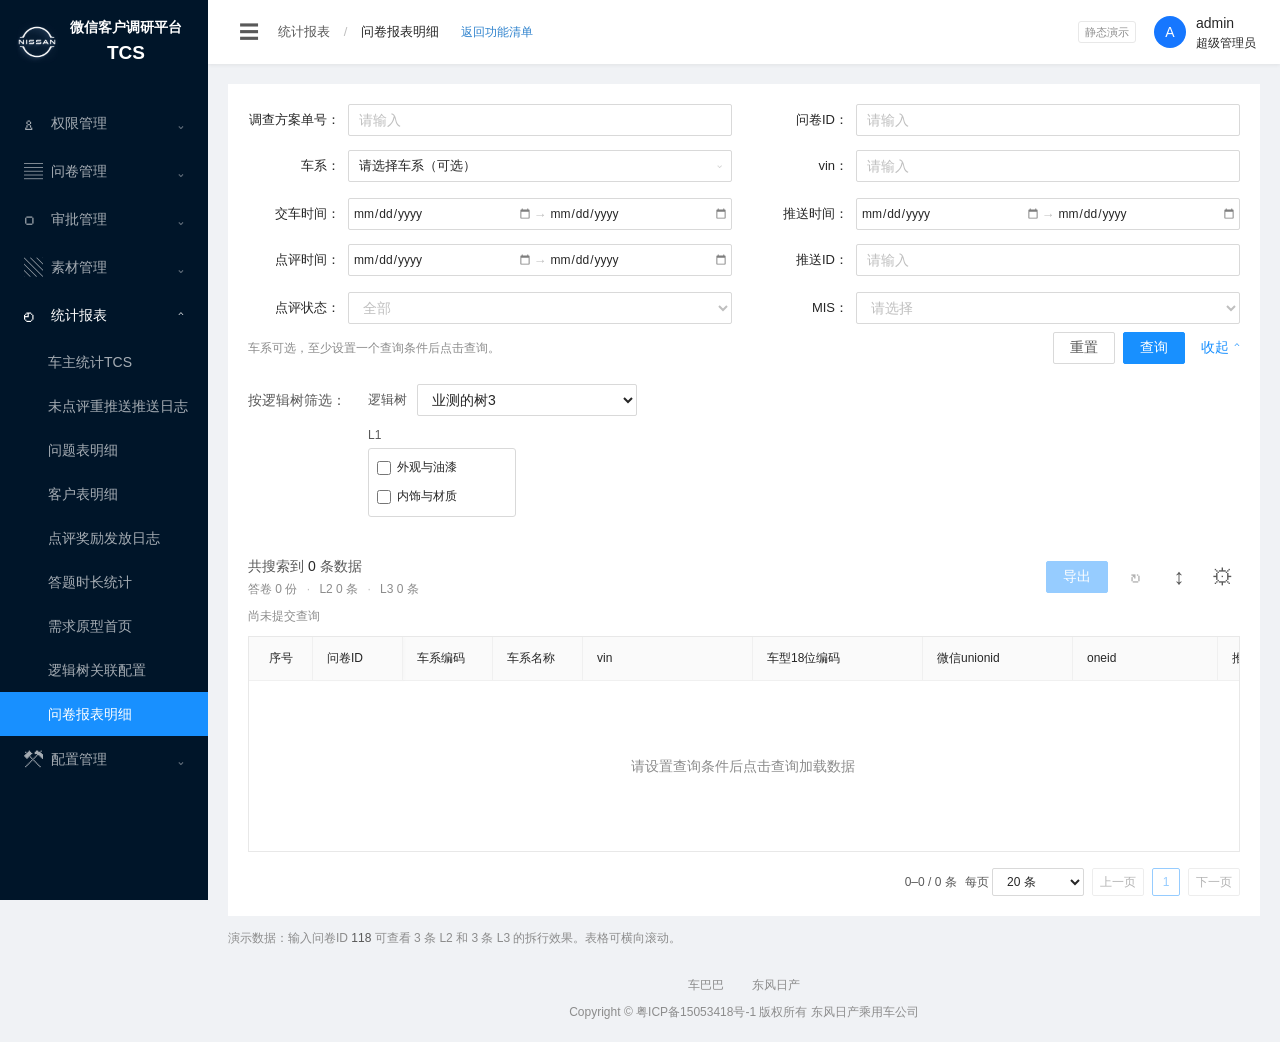
==== report/index.html @ d5046f3e "Publish five TCS requirement prototypes with card navigation" ====
<!DOCTYPE html>
<html lang="zh-CN">
<head>
<meta charset="UTF-8"><meta name="viewport" content="width=device-width, initial-scale=1">
<title>问卷报表明细 · 查询改造预览 - 微信客户调研平台TCS</title>
<link rel="icon" href="assets/images/nissan-logo.png">
<link rel="stylesheet" href="assets/css/app.css">
</head>
<body>
<div class="shell">
<aside class="sidebar" id="sidebar" aria-label="平台导航">
<a class="brand" href="index.html" aria-label="微信客户调研平台TCS"><img src="assets/images/nissan-logo.png" alt="NISSAN"><span>微信客户调研平台<br><strong>TCS</strong></span></a>
<nav class="side-nav">
<div class="nav-group muted"><span>♙</span> 权限管理 <span class="arrow">⌄</span></div>
<div class="nav-group muted"><span>▤</span> 问卷管理 <span class="arrow">⌄</span></div>
<div class="nav-group muted"><span>▢</span> 审批管理 <span class="arrow">⌄</span></div>
<div class="nav-group muted"><span>▧</span> 素材管理 <span class="arrow">⌄</span></div>
<button class="nav-group open" id="report-nav-toggle" aria-expanded="true"><span>◴</span> 统计报表 <span class="arrow">⌃</span></button>
<div id="report-nav-items" class="nav-items">
<div class="nav-item muted">车主统计TCS</div><div class="nav-item muted">未点评重推送推送日志</div><div class="nav-item muted">问题表明细</div><div class="nav-item muted">客户表明细</div><div class="nav-item muted">点评奖励发放日志</div><div class="nav-item muted">答题时长统计</div>
<a class="nav-item" href="../index.html">需求原型首页</a>
<a class="nav-item" href="../pages/association.html">逻辑树关联配置</a>
<a class="nav-item active" href="index.html" aria-current="page">问卷报表明细</a>
</div>
<div class="nav-group muted"><span>⚒</span> 配置管理 <span class="arrow">⌄</span></div>
</nav>
</aside>
<div class="workspace">
<header class="topbar"><button class="icon-button menu-toggle" id="sidebar-toggle" aria-label="收起侧栏" aria-expanded="true">☰</button><div class="breadcrumb">统计报表 <span>/</span> <strong>问卷报表明细</strong><a class="back-hub" href="../index.html">返回功能清单</a></div><div class="user"><span class="demo-label">静态演示</span><span class="avatar">A</span><span>admin<small>超级管理员</small></span></div></header>
<main class="main">
<section class="report-card" aria-label="问卷报表明细">
<form id="query-form" novalidate>
<div class="filter-grid">
<div class="field"><label for="f-plan">调查方案单号：</label><input id="f-plan" placeholder="请输入" autocomplete="off"></div>
<div class="field"><label for="f-qid">问卷ID：</label><input id="f-qid" placeholder="请输入" autocomplete="off"></div>
<div class="field"><label id="car-label">车系：</label><div id="car-control" class="control-wrap" aria-labelledby="car-label"></div></div>
<div class="field"><label for="f-vin">vin：</label><input id="f-vin" placeholder="请输入" autocomplete="off"></div>
</div>
<div id="advanced-fields">
<div class="filter-grid">
<div class="field"><label>交车时间：</label><div class="date-range"><input type="date" id="f-delivery-start" aria-label="交车开始日期"><span>→</span><input type="date" id="f-delivery-end" aria-label="交车结束日期"></div></div>
<div class="field"><label>推送时间：</label><div class="date-range"><input type="date" id="f-push-start" aria-label="推送开始日期"><span>→</span><input type="date" id="f-push-end" aria-label="推送结束日期"></div></div>
<div class="field"><label>点评时间：</label><div class="date-range"><input type="date" id="f-review-start" aria-label="点评开始日期"><span>→</span><input type="date" id="f-review-end" aria-label="点评结束日期"></div></div>
<div class="field"><label for="f-push">推送ID：</label><input id="f-push" placeholder="请输入" autocomplete="off"></div>
</div>
<div class="filter-grid filter-last"><div class="field"><label for="f-status">点评状态：</label><select id="f-status"><option value="">全部</option><option value="已完成">已完成</option><option value="填写中">填写中</option></select></div><div class="field"><label for="f-mis">MIS：</label><select id="f-mis"><option value="">请选择</option><option value="外观MIS">外观MIS</option><option value="内饰MIS">内饰MIS</option></select></div></div>
</div>
<div class="filter-footer"><p class="query-hint">车系可选，至少设置一个查询条件后点击查询。</p><div class="filter-actions"><button type="button" id="reset-btn" class="btn">重置</button><button type="submit" id="query-btn" class="btn primary">查询</button><button type="button" id="collapse-btn" class="text-button" aria-expanded="true">收起 ⌃</button></div></div>
<div id="query-message" class="query-message" role="status" aria-live="polite"></div>
<section class="logic-section" aria-label="按逻辑树筛选"><div class="logic-title">按逻辑树筛选：</div><div class="logic-body"><div class="tree-field"><label for="tree-select">逻辑树</label><select id="tree-select"><option value="tree3">业测的树3</option></select></div><div id="dim-cascade" class="dim-cascade"></div></div></section>
</form>
<div class="result-toolbar"><div class="result-summary">共搜索到 <strong id="result-count">0</strong> 条数据<span class="summary-detail">答卷 <b id="answer-count">0</b> 份 <i>·</i> L2 <b id="l2-count">0</b> 条 <i>·</i> L3 <b id="l3-count">0</b> 条</span></div><div class="table-actions"><button id="export-btn" class="btn primary" disabled>导出</button><button id="refresh-btn" class="icon-button" aria-label="刷新查询结果" title="刷新查询结果" disabled>↻</button><button id="density-btn" class="icon-button" aria-label="切换表格密度" title="切换表格密度">↕</button><button id="columns-btn" class="icon-button" aria-label="设置表格列" title="设置表格列" aria-expanded="false">⚙</button></div><div id="column-panel" class="column-panel" hidden></div></div>
<div id="result-context" class="result-context">尚未查询</div>
<div class="table-scroll" id="table-scroll" tabindex="0" aria-label="报表，可横向滚动查看层级列"><table id="report-table"><thead id="table-head"></thead><tbody id="table-body"><tr><td>请设置查询条件后点击“查询”</td></tr></tbody></table></div>
<div id="pagination" class="pagination"></div>
</section>
<p class="preview-note">演示数据：输入问卷ID <strong>118</strong> 可查看 3 条 L2 和 3 条 L3 的拆行效果。表格可横向滚动。</p>
<footer class="footer"><span>车巴巴</span><span>东风日产</span><p>Copyright © 粤ICP备15053418号-1 版权所有 东风日产乘用车公司</p></footer>
</main>
</div>
</div>
<div id="toast" class="toast" role="status" aria-live="polite"></div>
<script src="mock/data.js"></script><script src="js/pages/report.js"></script><script src="js/app.js"></script><script src="js/feature-entry.js"></script>
</body>
</html>
---- report/assets/css/app.css ----
:root{--blue:#1890ff;--text:#262626;--muted:#8c8c8c;--border:#d9d9d9;--bg:#f0f2f5;--side:#001529}
*{box-sizing:border-box}body{margin:0;background:var(--bg);color:var(--text);font:14px -apple-system,BlinkMacSystemFont,"PingFang SC","Microsoft YaHei",sans-serif}button,input,select{font:inherit}button,a,input,select{outline-offset:3px}button{cursor:pointer}button:disabled{cursor:not-allowed;opacity:.45}a{text-decoration:none;color:inherit}[hidden]{display:none!important}
.shell{display:flex;min-height:100vh}.sidebar{width:256px;background:var(--side);color:rgba(255,255,255,.65);flex-shrink:0;position:fixed;inset:0 auto 0 0;overflow-y:auto;transition:width .15s}.brand{height:84px;display:flex;align-items:center;padding:12px 22px;gap:12px;color:#fff;font-weight:600;font-size:17px;line-height:1.6}.brand img{width:48px;height:48px;object-fit:contain}.brand span{text-align:center}.brand strong{font-size:19px}.side-nav{padding:16px 0}.nav-group{height:48px;width:100%;display:flex;align-items:center;gap:11px;padding:0 24px;font-size:14px;border:0;background:transparent;color:inherit;text-align:left}.nav-group>span:first-child{font-size:19px;width:16px}.nav-group .arrow{margin-left:auto;font-size:14px}.nav-group.open{color:#fff}.nav-item{display:flex;align-items:center;min-height:44px;padding:10px 18px 10px 48px;line-height:1.5}.nav-item:not(.muted):hover{color:#fff;background:#002140}.nav-item.active,.nav-item.active:hover{background:var(--blue);color:#fff}.muted{cursor:default}.workspace{margin-left:256px;width:calc(100% - 256px);min-width:0;transition:margin .15s,width .15s}.topbar{height:64px;background:#fff;display:flex;align-items:center;padding:0 24px;gap:12px;box-shadow:0 1px 4px #00000012}.icon-button{width:34px;height:34px;padding:0;background:transparent;border:0;border-radius:3px;font-size:22px;line-height:1;color:#595959;display:inline-flex;align-items:center;justify-content:center}.icon-button:hover{background:#f5f5f5;color:var(--blue)}.menu-toggle{font-size:20px}.breadcrumb{color:#595959;font-size:13px}.breadcrumb span{margin:0 10px;color:#bfbfbf}.breadcrumb strong{font-weight:400;color:#262626}.user{margin-left:auto;display:flex;align-items:center;gap:10px;font-size:14px;line-height:1.5}.user small{display:block;font-size:12px}.avatar{width:32px;height:32px;border-radius:50%;background:#1677ff;color:#fff;display:flex;align-items:center;justify-content:center;font-weight:500}.demo-label{font-size:11px;color:#8c8c8c;border:1px solid #e8e8e8;border-radius:3px;padding:2px 6px;margin-right:8px}
.main{padding:24px;min-width:0}.report-card{background:#fff;padding:24px;min-height:630px}.filter-grid{display:grid;grid-template-columns:repeat(4,minmax(0,1fr));gap:16px 26px;margin-bottom:16px}.field{display:flex;align-items:center;min-width:0;gap:8px}.field>label{width:102px;flex-shrink:0;text-align:right;color:#262626;white-space:nowrap}.field>input,.field>select,.control-wrap{width:100%;min-width:0;flex:1}input,select{height:32px;border:1px solid var(--border);border-radius:2px;background:#fff;color:var(--text);padding:4px 10px;min-width:0}input::placeholder{color:#bfbfbf}input:hover,select:hover{border-color:#40a9ff}input:focus,select:focus{outline:0;border-color:#40a9ff;box-shadow:0 0 0 2px #1890ff25}select{padding-right:24px;cursor:pointer}select:has(option[value=""]:checked){color:#bfbfbf}.date-range{display:flex;align-items:center;border:1px solid var(--border);border-radius:2px;flex:1;min-width:0;height:32px;padding:0 4px;gap:3px}.date-range input{width:50%;border:0;padding:3px 0;font-size:12px;min-width:0}.date-range>span{font-size:13px;color:#bfbfbf}.date-range:focus-within{border-color:#40a9ff;box-shadow:0 0 0 2px #1890ff25}.date-range input:focus{box-shadow:none}.date-range input::-webkit-calendar-picker-indicator{width:12px;margin:0;padding:0;opacity:.5}.filter-last{margin-bottom:8px}.filter-footer{display:flex;align-items:center;justify-content:space-between;gap:12px}.query-hint{font-size:12px;color:var(--muted);line-height:1.7;margin:0}.filter-actions{display:flex;gap:8px;flex-shrink:0}.btn{height:32px;display:inline-flex;justify-content:center;align-items:center;gap:6px;padding:0 16px;border:1px solid var(--border);background:#fff;border-radius:2px;color:#595959}.btn:hover:not(:disabled){color:var(--blue);border-color:var(--blue)}.btn.primary{background:var(--blue);border-color:var(--blue);color:#fff}.btn.primary:hover:not(:disabled){background:#40a9ff;color:#fff}.text-button{border:0;background:transparent;color:var(--blue);padding:0 0 0 8px;height:32px}.query-message{font-size:12px;line-height:1.7;margin-top:6px;color:#d48806;min-height:0}.query-message:empty{display:none}.query-message.error{color:#f5222d}.logic-section{display:flex;gap:18px;padding:24px 0 28px;min-height:190px}.logic-title{width:102px;flex-shrink:0;font-weight:500;color:#595959;line-height:32px}.logic-body{flex:1;min-width:0}.tree-field{display:flex;align-items:center;gap:10px;margin-bottom:12px}.tree-field label{color:#595959;font-size:13px}.tree-field select{width:220px}.dim-cascade{display:flex;gap:14px;flex-wrap:wrap;align-items:flex-start}.dim-col{width:148px;display:flex;flex-direction:column;gap:6px}.dim-col-label{font-size:12px;color:#595959}.dim-options{border:1px solid var(--border);border-radius:3px;min-height:66px;max-height:130px;overflow:auto;padding:4px 0}.dim-option{display:flex;align-items:center;gap:6px;padding:6px 8px;cursor:pointer;font-size:12px;line-height:1.45}.dim-option:hover{background:#fafafa}.dim-option.selected{background:#e6f7ff}.dim-option input{accent-color:var(--blue);width:14px;height:14px;flex-shrink:0;padding:0;margin:0}.dim-empty{font-size:12px;color:#bfbfbf;padding:8px}.car-select{position:relative;width:100%}.car-trigger{height:32px;border:1px solid var(--border);border-radius:2px;background:#fff;display:flex;align-items:center;justify-content:space-between;padding:0 10px;width:100%;font-size:13px;gap:4px;color:#262626;text-align:left}.car-trigger:hover{border-color:#40a9ff}.car-options{position:absolute;top:36px;left:0;right:0;min-width:210px;border:1px solid #e8e8e8;background:#fff;box-shadow:0 4px 12px #0000001a;border-radius:3px;padding:4px 0;z-index:30;max-height:260px;overflow:auto}.car-option{display:flex;align-items:center;gap:8px;padding:7px 10px;font-size:12px;cursor:pointer}.car-option:hover{background:#e6f7ff}.car-option input{width:14px;height:14px;accent-color:var(--blue);margin:0}.control-wrap{position:relative}.placeholder{color:#bfbfbf}
.result-toolbar{position:relative;display:flex;justify-content:space-between;align-items:center;gap:12px;margin-bottom:6px}.result-summary{color:#595959;line-height:1.8}.result-summary strong{font-weight:500;color:#262626}.summary-detail{font-size:12px;color:#8c8c8c;margin-left:14px}.summary-detail b{font-weight:400}.summary-detail i{font-style:normal;margin:0 6px;color:#bfbfbf}.table-actions{display:flex;align-items:center;gap:10px;flex-shrink:0}.result-context{font-size:12px;color:#8c8c8c;margin-bottom:10px;line-height:1.6;overflow-wrap:anywhere}.table-scroll{width:100%;overflow:auto;border:1px solid #e8e8e8;max-height:530px;position:relative}.table-scroll:focus{outline:2px solid #91caff;outline-offset:2px}table{border-collapse:separate;border-spacing:0;width:max-content;min-width:100%;font-size:12px}th,td{border-right:1px solid #f0f0f0;border-bottom:1px solid #f0f0f0;padding:12px 14px;vertical-align:middle;text-align:left;min-width:100px;max-width:270px;line-height:1.6;overflow-wrap:anywhere;background:#fff}th{background:#fafafa;font-weight:500;color:#262626;white-space:nowrap;position:sticky;top:0;z-index:3}td:last-child,th:last-child{border-right:0}tr:last-child td{border-bottom:0}tbody tr:hover td{background:#f5faff}th:first-child,td:first-child{min-width:64px;width:64px;max-width:64px;position:sticky;left:0;z-index:2;text-align:center}th:first-child{z-index:5}th:nth-child(2),td:nth-child(2){position:sticky;left:64px;z-index:2;min-width:100px;box-shadow:2px 0 4px #00000004}th:nth-child(2){z-index:5}.empty-state{height:170px;text-align:center!important;color:#8c8c8c;position:static!important;max-width:none!important;width:auto!important;white-space:normal;font-size:14px}.empty-state strong{display:block;font-size:14px;font-weight:400;color:#595959;margin-bottom:8px}.empty-state small{font-size:12px;color:#bfbfbf}.record-badge,.score-badge{display:inline-block;font-size:11px;line-height:20px;border-radius:3px;padding:0 6px;border:1px solid #91d5ff;background:#e6f7ff;color:#1890ff;white-space:nowrap}.record-l2{background:#f5f5f5;border-color:#d9d9d9;color:#595959}.record-l3{background:#e6f7ff;border-color:#91d5ff;color:#1890ff}.parent-row td{background:#fafcff}.is-compact th,.is-compact td{padding:7px 10px}.column-panel{position:absolute;right:0;top:42px;width:310px;max-height:370px;overflow:auto;z-index:40;border:1px solid #e8e8e8;background:#fff;box-shadow:0 5px 20px #0000001a;padding:14px;font-size:12px}.column-option{display:flex;gap:8px;align-items:center;padding:5px 0;cursor:pointer}.column-panel input{width:14px;height:14px;margin:0;accent-color:var(--blue)}.column-panel button{margin-bottom:10px}.pagination{display:flex;align-items:center;justify-content:flex-end;gap:8px;padding-top:16px;font-size:12px;color:#595959}.pagination:empty{display:none}.pagination button{height:28px;min-width:28px;border:1px solid var(--border);border-radius:2px;background:#fff;color:#595959;padding:0 7px}.pagination button.active,.pagination button[aria-current="page"]{color:var(--blue);border-color:var(--blue)}.pagination select{height:28px;font-size:12px}.preview-note{font-size:12px;color:#8c8c8c;margin:12px 0 0;line-height:1.7}.preview-note strong{font-weight:500;color:#595959}.footer{text-align:center;font-size:12px;color:#8c8c8c;padding:26px 0 0;line-height:1.7}.footer>span{margin:0 14px}.footer p{margin:7px 0 0}.toast{position:fixed;left:50%;top:80px;transform:translateX(-50%);background:#fff;border-radius:4px;box-shadow:0 4px 16px #00000026;font-size:13px;line-height:1.6;padding:10px 18px;z-index:100;max-width:80vw;display:none}.toast.show{display:block}.sidebar-collapsed .sidebar{width:0}.sidebar-collapsed .workspace{margin-left:0;width:100%}
@media(max-width:1500px){.filter-grid{gap:14px 16px}.field>label{width:92px;font-size:13px}.date-range input{font-size:11px}.sidebar{width:224px}.workspace{margin-left:224px;width:calc(100% - 224px)}.brand{font-size:15px;padding:12px 16px}.brand img{width:42px}.report-card{padding:20px}.main{padding:20px}}
@media(max-width:1280px){.filter-grid{grid-template-columns:repeat(2,minmax(0,1fr));gap:14px 24px}.date-range input{font-size:12px}.logic-section{padding:20px 0}.summary-detail{display:block;margin-left:0}.brand{font-size:14px}.sidebar{width:208px}.workspace{margin-left:208px;width:calc(100% - 208px)}}
@media(max-width:780px){.sidebar{width:0}.workspace{margin-left:0;width:100%}.sidebar-collapsed .sidebar{width:208px;z-index:60;box-shadow:4px 0 12px #00000026}.sidebar-collapsed .workspace{margin-left:0;width:100%}.main{padding:12px}.report-card{padding:16px;min-height:0}.topbar{padding:0 12px;height:56px}.user{gap:6px}.user>span:last-child{display:none}.breadcrumb{font-size:12px}.demo-label{margin:0;font-size:10px}.filter-grid{grid-template-columns:1fr;gap:12px}.field>label{width:92px}.filter-footer{flex-wrap:wrap}.filter-actions{margin-left:auto}.logic-section{gap:10px}.logic-title{width:auto;font-size:12px}.tree-field select{width:180px}.dim-col{width:130px}.result-toolbar{flex-wrap:wrap}.table-actions{margin-left:auto}.result-summary{font-size:13px}.table-scroll{max-height:420px}.pagination{flex-wrap:wrap}.footer{font-size:11px}.preview-note{font-size:11px}.column-panel{width:280px;max-width:85vw}}
.query-message.is-error{color:#f5222d}.query-message.is-success{color:#8c8c8c}.cell-center{text-align:center}.empty-message{position:sticky;left:0;display:block;text-align:center;line-height:1.8;white-space:normal}.car-trigger{padding-right:25px;display:block;white-space:nowrap;overflow:hidden;text-overflow:ellipsis;position:relative}.car-trigger::after{content:'⌄';position:absolute;right:8px;top:5px;color:#bfbfbf}.column-panel-title{font-weight:500;border-bottom:1px solid #f0f0f0;margin-bottom:7px;padding-bottom:8px}.is-compact .empty-state{height:170px}
#report-table:has(th[data-column="sequence"][hidden]) th[data-column="qid"],#report-table:has(th[data-column="sequence"][hidden]) td[data-column="qid"]{left:0}
.date-range input{height:28px;border-radius:0;background:transparent}

.back-hub{margin-left:22px;font-size:12px;color:#3184ce;text-decoration:none;white-space:nowrap}@media(max-width:780px){.back-hub{margin-left:10px}}
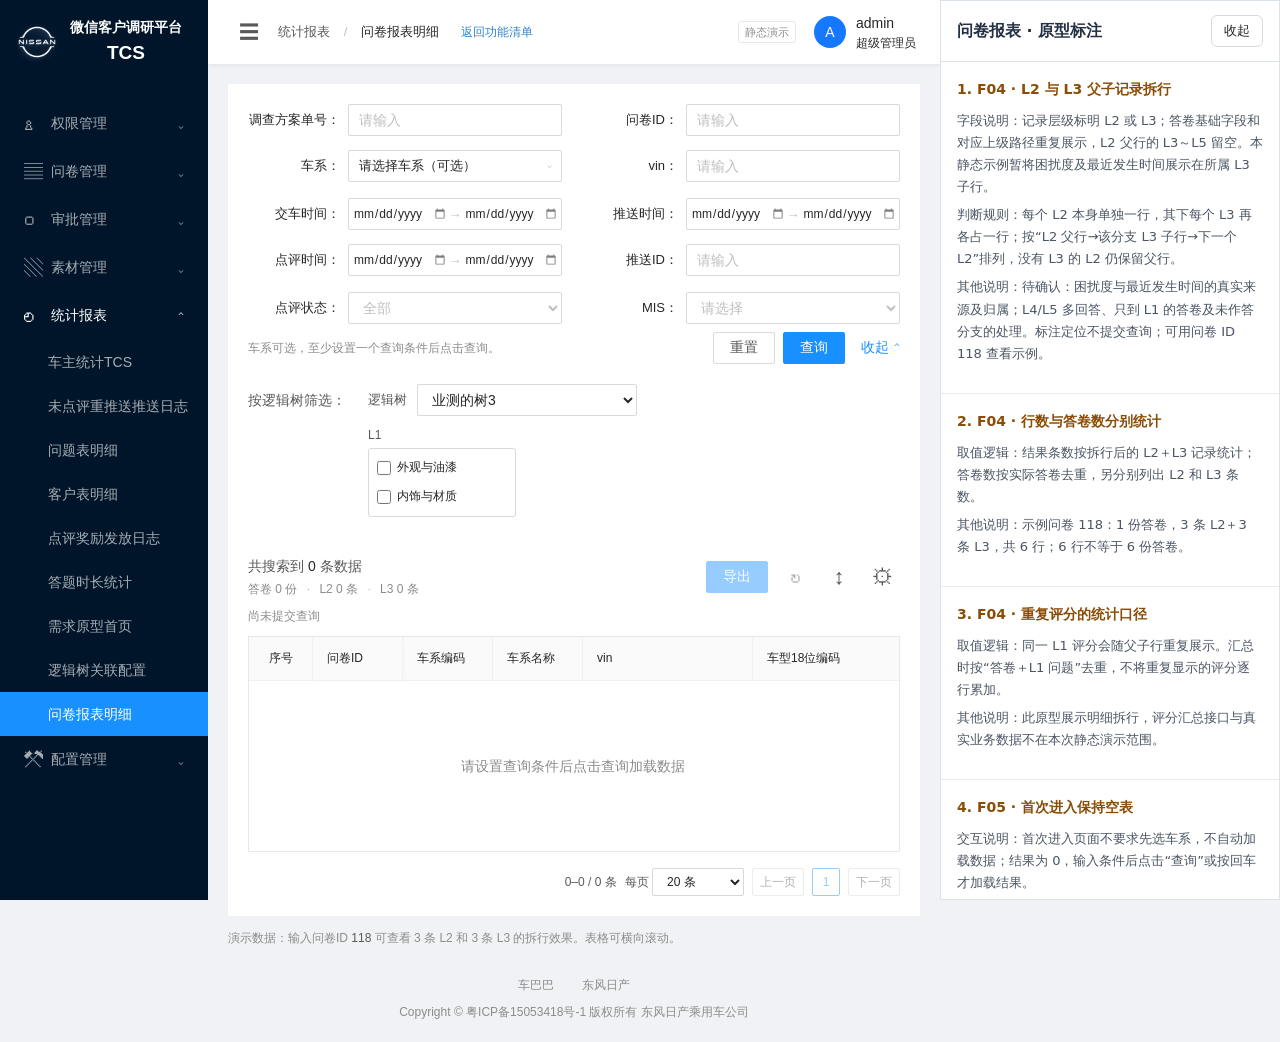
==== commit fe6fcafd: "Add right drawer annotations for five TCS requirements" ====
--- a/report/index.html
+++ b/report/index.html
@@ -5,8 +5,10 @@
 <title>问卷报表明细 · 查询改造预览 - 微信客户调研平台TCS</title>
 <link rel="icon" href="assets/images/nissan-logo.png">
 <link rel="stylesheet" href="assets/css/app.css">
+<link rel="stylesheet" href="../annotations/annotation.css">
+<link rel="stylesheet" href="../annotations/annotation-layout.css">
 </head>
-<body>
+<body class="report-prototype">
 <div class="shell">
 <aside class="sidebar" id="sidebar" aria-label="平台导航">
 <a class="brand" href="index.html" aria-label="微信客户调研平台TCS"><img src="assets/images/nissan-logo.png" alt="NISSAN"><span>微信客户调研平台<br><strong>TCS</strong></span></a>
@@ -61,5 +63,8 @@
 </div>
 <div id="toast" class="toast" role="status" aria-live="polite"></div>
 <script src="mock/data.js"></script><script src="js/pages/report.js"></script><script src="js/app.js"></script><script src="js/feature-entry.js"></script>
+<script src="../annotations/report-config.js"></script>
+<script src="../annotations/annotations.js"></script>
+<script src="../annotations/annotation-runtime.js"></script>
 </body>
 </html>
--- a/annotations/annotation.css
+++ b/annotations/annotation.css
@@ -0,0 +1,200 @@
+/* Optional annotation review UI; business elements are highlighted by an overlay. */
+body.anno-b-reserved {
+  box-sizing: border-box;
+  padding-inline-end: calc(var(--anno-original-padding, 0px) + var(--anno-drawer-width, 320px));
+}
+body.anno-b-collapsed {
+  box-sizing: border-box;
+  padding-inline-end: calc(var(--anno-original-padding, 0px) + 36px);
+}
+.anno-panel, .anno-panel *, #anno-reopen, #anno-hotspot { box-sizing: border-box; }
+.anno-panel {
+  color: #243044; background: #fff; font: 14px/1.65 system-ui, sans-serif;
+  border: 1px solid #dce2ea; overflow-wrap: anywhere; min-width: 0;
+}
+.anno-panel[hidden], #anno-reopen[hidden], #anno-hotspot[hidden] { display: none; }
+.anno-drawer {
+  position: fixed; top: 0; right: 0; bottom: 0; width: var(--anno-drawer-width, 320px);
+  max-width: 88vw; z-index: 99970; overflow-y: auto; overscroll-behavior: contain;
+}
+.anno-c-layout {
+  display: grid; grid-template-columns: minmax(0, var(--anno-page-width, 390px)) minmax(260px, 340px);
+  align-items: start; justify-content: center; gap: 24px; min-width: 0;
+}
+.anno-c-layout > :first-child { min-width: 0; max-width: 100%; }
+.anno-sidecar { position: sticky; top: 16px; }
+.anno-panel-header {
+  display: flex; align-items: center; justify-content: space-between; gap: 12px;
+  padding: 18px 16px; border-bottom: 1px solid #dce2ea;
+}
+.anno-panel-header h2 { margin: 0; font: 600 16px/1.5 system-ui, sans-serif; }
+.anno-note-list { margin: 0; padding: 0; list-style: none; }
+.anno-note { margin: 0; padding: 0 0 12px; border-bottom: 1px solid #e7ebf1; }
+.anno-note > .anno-btn { margin-left: 16px; }
+.anno-note-link {
+  display: block; width: 100%; border: 0; padding: 16px; text-align: left;
+  background: transparent; color: inherit; font: inherit; cursor: pointer;
+}
+.anno-note-link:hover { background: #fff7e6; }
+.anno-note-link:focus-visible, #anno-reopen:focus-visible { outline: 2px solid #b45309; outline-offset: -3px; }
+.anno-note-title { display: block; font-weight: 600; margin-bottom: 8px; }
+.anno-note-detail { display: block; margin-top: 6px; white-space: pre-wrap; }
+.anno-empty { margin: 16px; color: #536277; }
+#anno-reopen {
+  position: fixed; top: 24px; right: 0; width: 36px; padding: 14px 8px;
+  z-index: 99970; border: 1px solid #bfc9d8; border-right: 0;
+  background: #fff; color: #243044; cursor: pointer; font: 14px/1.4 system-ui, sans-serif;
+  writing-mode: vertical-rl; letter-spacing: 2px;
+}
+#anno-hotspot {
+  position: fixed; z-index: 99980; pointer-events: none;
+  border: 2px solid #d97706; border-radius: 4px; background: rgba(245, 158, 11, .16);
+}
+@media (max-width: 760px) {
+  .anno-c-layout { grid-template-columns: minmax(0, 1fr); gap: 16px; }
+  .anno-sidecar { position: static; }
+  body.anno-b-reserved { --anno-drawer-width: min(320px, calc(100vw - 48px)); }
+}
+.anno-popup {
+  position: fixed;
+  z-index: 99992;
+  width: 560px;
+  min-width: min(420px, calc(100vw - 32px));
+  min-height: 300px;
+  max-width: calc(100vw - 32px);
+  max-height: calc(100vh - 32px);
+  display: flex;
+  flex-direction: column;
+  resize: both;
+  overflow: hidden;
+  border-radius: 8px;
+  background: #fff;
+  box-shadow: 0 12px 36px rgba(0, 0, 0, 0.18);
+  color: #262626;
+}
+
+.anno-popup-header {
+  display: flex;
+  align-items: center;
+  justify-content: space-between;
+  gap: 12px;
+  padding: 14px 16px;
+  border-bottom: 1px solid #f0f0f0;
+  background: #fafafa;
+  cursor: move;
+  user-select: none;
+  flex-shrink: 0;
+}
+
+.anno-popup-title {
+  font-size: 15px;
+  font-weight: 700;
+}
+
+.anno-popup-close {
+  border: 0;
+  background: transparent;
+  color: #8c8c8c;
+  cursor: pointer;
+  font-size: 22px;
+  line-height: 1;
+}
+
+.anno-popup-body {
+  flex: 1;
+  min-height: 0;
+  overflow: auto;
+  padding: 16px;
+  font-size: 14px;
+  line-height: 1.8;
+}
+
+.anno-popup-desc {
+  white-space: normal;
+}
+
+.anno-popup-footer {
+  display: flex;
+  justify-content: flex-end;
+  gap: 8px;
+  padding: 12px 16px;
+  border-top: 1px solid #f0f0f0;
+  background: #fafafa;
+  flex-shrink: 0;
+}
+
+.anno-btn {
+  height: 32px;
+  padding: 0 12px;
+  border: 1px solid #d9d9d9;
+  border-radius: 6px;
+  background: #fff;
+  color: #262626;
+  cursor: pointer;
+  font-size: 13px;
+}
+
+.anno-btn:hover {
+  border-color: #ff4d4f;
+  color: #ff4d4f;
+}
+
+.anno-btn-primary {
+  border-color: #ff4d4f;
+  background: #ff4d4f;
+  color: #fff;
+}
+
+.anno-btn-primary:hover {
+  border-color: #ff7875;
+  background: #ff7875;
+  color: #fff;
+}
+
+.anno-edit-field {
+  margin-bottom: 12px;
+}
+
+.anno-edit-label {
+  display: block;
+  margin-bottom: 4px;
+  color: #595959;
+  font-size: 13px;
+  font-weight: 600;
+}
+
+.anno-edit-input,
+.anno-edit-textarea {
+  width: 100%;
+  box-sizing: border-box;
+  border: 1px solid #d9d9d9;
+  border-radius: 6px;
+  padding: 8px 10px;
+  color: #262626;
+  font: inherit;
+}
+
+.anno-edit-textarea {
+  min-height: 56px;
+  resize: vertical;
+}
+
+.anno-edit-input:focus,
+.anno-edit-textarea:focus {
+  outline: none;
+  border-color: #ff4d4f;
+  box-shadow: 0 0 0 2px rgba(255, 77, 79, 0.12);
+}
+
+.anno-toast {
+  position: fixed;
+  top: 24px;
+  left: 50%;
+  z-index: 100000;
+  transform: translateX(-50%);
+  padding: 8px 16px;
+  border-radius: 6px;
+  background: rgba(0, 0, 0, 0.78);
+  color: #fff;
+  font-size: 13px;
+}
--- a/annotations/annotation-layout.css
+++ b/annotations/annotation-layout.css
@@ -0,0 +1,35 @@
+/* Reserve the drawer in page and modal layouts; all assets also work offline. */
+body { --anno-drawer-width: 340px; --anno-space: 0px; }
+body.anno-b-reserved { --anno-space: var(--anno-drawer-width); }
+body.anno-b-collapsed { --anno-space: 36px; }
+.anno-panel-header { position: sticky; top: 0; z-index: 1; background: #fff; padding: 14px 16px; }
+.anno-note-link { font-size: 13px; line-height: 1.7; }
+.anno-note-title { color: #8b4c06; font-size: 14px; }
+.anno-note-detail { color: #4b5563; }
+.association-prototype .overlay,
+.association-prototype .association-export-overlay { right: var(--anno-space); }
+.association-prototype .modal { max-width: calc(100% - 24px); }
+.association-prototype .association-export-footer > div { flex-wrap: wrap; }
+.association-prototype .association-export-footer .btn { height: auto; min-height: 30px; }
+.association-prototype .topbar .btn { white-space: nowrap; flex-shrink: 0; }
+.report-prototype .shell { width: 100%; }
+@media (max-width: 1700px) {
+  .association-prototype.anno-b-reserved .topbar { height: auto; min-height: 56px; flex-wrap: wrap; padding-block: 10px; gap: 8px; }
+  .association-prototype.anno-b-reserved .topbar-actions { flex-wrap: wrap; }
+  .report-prototype.anno-b-reserved .filter-grid { grid-template-columns: repeat(2,minmax(0,1fr)); }
+}
+@media (max-width: 1100px) {
+  .report-prototype.anno-b-reserved .filter-grid { grid-template-columns: minmax(0,1fr); }
+  .report-prototype.anno-b-reserved .filter-footer,
+  .report-prototype.anno-b-reserved .result-toolbar { flex-wrap: wrap; }
+  .report-prototype.anno-b-reserved .topbar { height: auto; min-height: 64px; flex-wrap: wrap; padding-block: 10px; }
+  .report-prototype.anno-b-reserved .user { display: none; }
+}
+@media (max-width: 760px) {
+  body { --anno-drawer-width: min(320px, calc(100vw - 48px)); }
+  .association-prototype .sidebar { display: none; }
+  .report-prototype.anno-b-reserved .sidebar { width: 0; }
+  .report-prototype.anno-b-reserved .workspace { margin-left: 0; width: 100%; }
+  .report-prototype.anno-b-reserved .shell { overflow-x: auto; }
+  .report-prototype.anno-b-reserved .workspace { min-width: 300px; }
+}
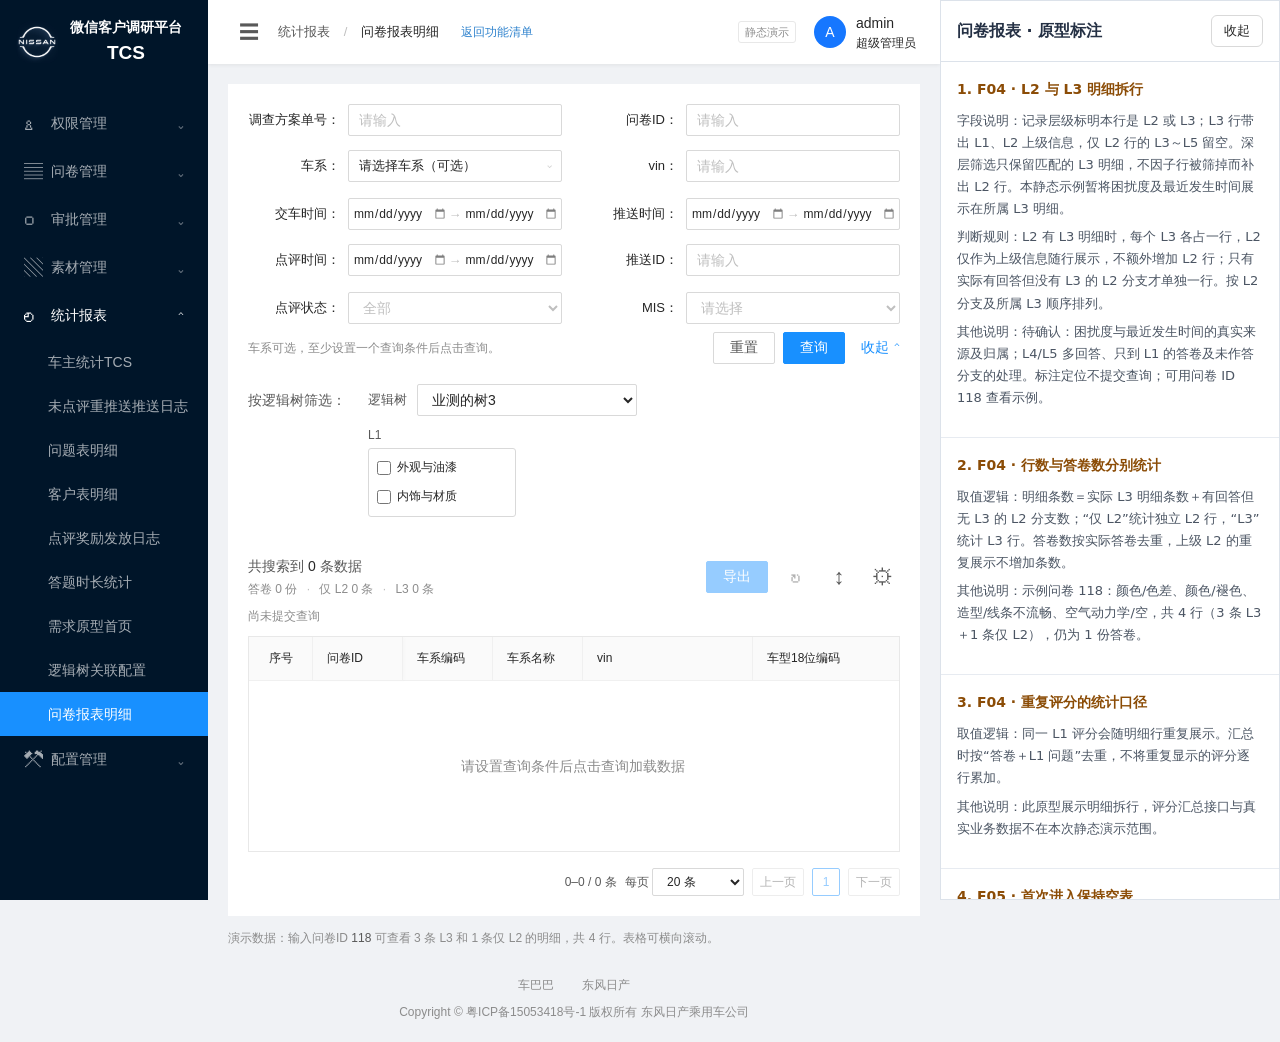
==== commit fd7e039d: "Revise report rows: show L2 as ancestry when L3 details exist" ====
--- a/report/index.html
+++ b/report/index.html
@@ -6,7 +6,7 @@
 <link rel="icon" href="assets/images/nissan-logo.png">
 <link rel="stylesheet" href="assets/css/app.css">
 <link rel="stylesheet" href="../annotations/annotation.css">
-<link rel="stylesheet" href="../annotations/annotation-layout.css">
+<link rel="stylesheet" href="../annotations/annotation-layout.css?v=20261009-l2-v2">
 </head>
 <body class="report-prototype">
 <div class="shell">
@@ -20,7 +20,7 @@
 <button class="nav-group open" id="report-nav-toggle" aria-expanded="true"><span>◴</span> 统计报表 <span class="arrow">⌃</span></button>
 <div id="report-nav-items" class="nav-items">
 <div class="nav-item muted">车主统计TCS</div><div class="nav-item muted">未点评重推送推送日志</div><div class="nav-item muted">问题表明细</div><div class="nav-item muted">客户表明细</div><div class="nav-item muted">点评奖励发放日志</div><div class="nav-item muted">答题时长统计</div>
-<a class="nav-item" href="../index.html">需求原型首页</a>
+<a class="nav-item" href="../index.html?preview=20261009-l2-v2">需求原型首页</a>
 <a class="nav-item" href="../pages/association.html">逻辑树关联配置</a>
 <a class="nav-item active" href="index.html" aria-current="page">问卷报表明细</a>
 </div>
@@ -28,7 +28,7 @@
 </nav>
 </aside>
 <div class="workspace">
-<header class="topbar"><button class="icon-button menu-toggle" id="sidebar-toggle" aria-label="收起侧栏" aria-expanded="true">☰</button><div class="breadcrumb">统计报表 <span>/</span> <strong>问卷报表明细</strong><a class="back-hub" href="../index.html">返回功能清单</a></div><div class="user"><span class="demo-label">静态演示</span><span class="avatar">A</span><span>admin<small>超级管理员</small></span></div></header>
+<header class="topbar"><button class="icon-button menu-toggle" id="sidebar-toggle" aria-label="收起侧栏" aria-expanded="true">☰</button><div class="breadcrumb">统计报表 <span>/</span> <strong>问卷报表明细</strong><a class="back-hub" href="../index.html?preview=20261009-l2-v2">返回功能清单</a></div><div class="user"><span class="demo-label">静态演示</span><span class="avatar">A</span><span>admin<small>超级管理员</small></span></div></header>
 <main class="main">
 <section class="report-card" aria-label="问卷报表明细">
 <form id="query-form" novalidate>
@@ -51,20 +51,20 @@
 <div id="query-message" class="query-message" role="status" aria-live="polite"></div>
 <section class="logic-section" aria-label="按逻辑树筛选"><div class="logic-title">按逻辑树筛选：</div><div class="logic-body"><div class="tree-field"><label for="tree-select">逻辑树</label><select id="tree-select"><option value="tree3">业测的树3</option></select></div><div id="dim-cascade" class="dim-cascade"></div></div></section>
 </form>
-<div class="result-toolbar"><div class="result-summary">共搜索到 <strong id="result-count">0</strong> 条数据<span class="summary-detail">答卷 <b id="answer-count">0</b> 份 <i>·</i> L2 <b id="l2-count">0</b> 条 <i>·</i> L3 <b id="l3-count">0</b> 条</span></div><div class="table-actions"><button id="export-btn" class="btn primary" disabled>导出</button><button id="refresh-btn" class="icon-button" aria-label="刷新查询结果" title="刷新查询结果" disabled>↻</button><button id="density-btn" class="icon-button" aria-label="切换表格密度" title="切换表格密度">↕</button><button id="columns-btn" class="icon-button" aria-label="设置表格列" title="设置表格列" aria-expanded="false">⚙</button></div><div id="column-panel" class="column-panel" hidden></div></div>
+<div class="result-toolbar"><div class="result-summary">共搜索到 <strong id="result-count">0</strong> 条数据<span class="summary-detail">答卷 <b id="answer-count">0</b> 份 <i>·</i> 仅 L2 <b id="l2-count">0</b> 条 <i>·</i> L3 <b id="l3-count">0</b> 条</span></div><div class="table-actions"><button id="export-btn" class="btn primary" disabled>导出</button><button id="refresh-btn" class="icon-button" aria-label="刷新查询结果" title="刷新查询结果" disabled>↻</button><button id="density-btn" class="icon-button" aria-label="切换表格密度" title="切换表格密度">↕</button><button id="columns-btn" class="icon-button" aria-label="设置表格列" title="设置表格列" aria-expanded="false">⚙</button></div><div id="column-panel" class="column-panel" hidden></div></div>
 <div id="result-context" class="result-context">尚未查询</div>
 <div class="table-scroll" id="table-scroll" tabindex="0" aria-label="报表，可横向滚动查看层级列"><table id="report-table"><thead id="table-head"></thead><tbody id="table-body"><tr><td>请设置查询条件后点击“查询”</td></tr></tbody></table></div>
 <div id="pagination" class="pagination"></div>
 </section>
-<p class="preview-note">演示数据：输入问卷ID <strong>118</strong> 可查看 3 条 L2 和 3 条 L3 的拆行效果。表格可横向滚动。</p>
+<p class="preview-note">演示数据：输入问卷ID <strong>118</strong> 可查看 3 条 L3 和 1 条仅 L2 的明细，共 4 行。表格可横向滚动。</p>
 <footer class="footer"><span>车巴巴</span><span>东风日产</span><p>Copyright © 粤ICP备15053418号-1 版权所有 东风日产乘用车公司</p></footer>
 </main>
 </div>
 </div>
 <div id="toast" class="toast" role="status" aria-live="polite"></div>
-<script src="mock/data.js"></script><script src="js/pages/report.js"></script><script src="js/app.js"></script><script src="js/feature-entry.js"></script>
-<script src="../annotations/report-config.js"></script>
-<script src="../annotations/annotations.js"></script>
+<script src="mock/data.js"></script><script src="js/pages/report.js?v=20261009-l2-v2"></script><script src="js/app.js"></script><script src="js/feature-entry.js"></script>
+<script src="../annotations/report-config.js?v=20261009-l2-v2"></script>
+<script src="../annotations/annotations.js?v=20261009-l2-v2"></script>
 <script src="../annotations/annotation-runtime.js"></script>
 </body>
 </html>
--- a/annotations/annotation-layout.css
+++ b/annotations/annotation-layout.css
@@ -19,6 +19,11 @@
   .report-prototype.anno-b-reserved .filter-grid { grid-template-columns: repeat(2,minmax(0,1fr)); }
 }
 @media (max-width: 1100px) {
+  .association-prototype.anno-b-reserved .sidebar { display: none; }
+  .association-prototype.anno-b-reserved .topbar-logo,
+  .association-prototype.anno-b-reserved .topbar-sep { display: none; }
+  .report-prototype.anno-b-reserved .sidebar { width: 0; }
+  .report-prototype.anno-b-reserved .workspace { margin-left: 0; width: 100%; }
   .report-prototype.anno-b-reserved .filter-grid { grid-template-columns: minmax(0,1fr); }
   .report-prototype.anno-b-reserved .filter-footer,
   .report-prototype.anno-b-reserved .result-toolbar { flex-wrap: wrap; }
